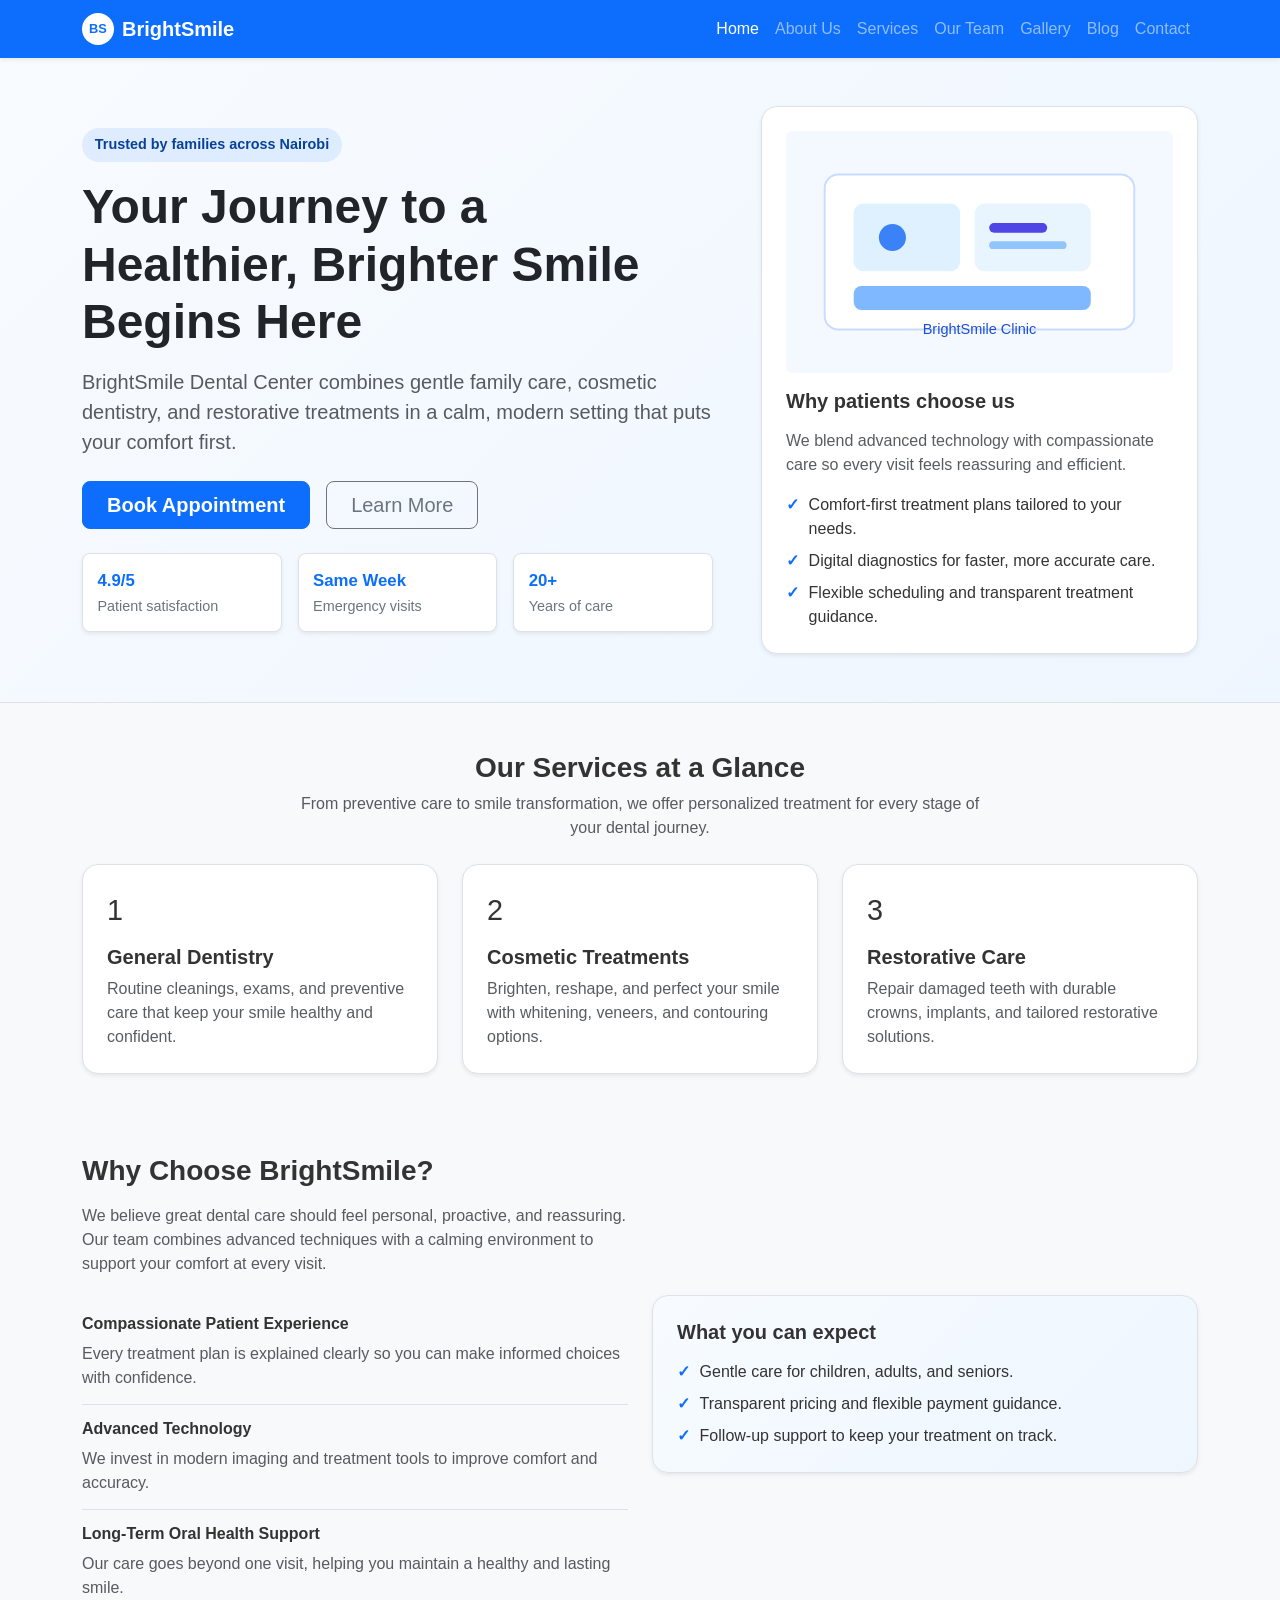
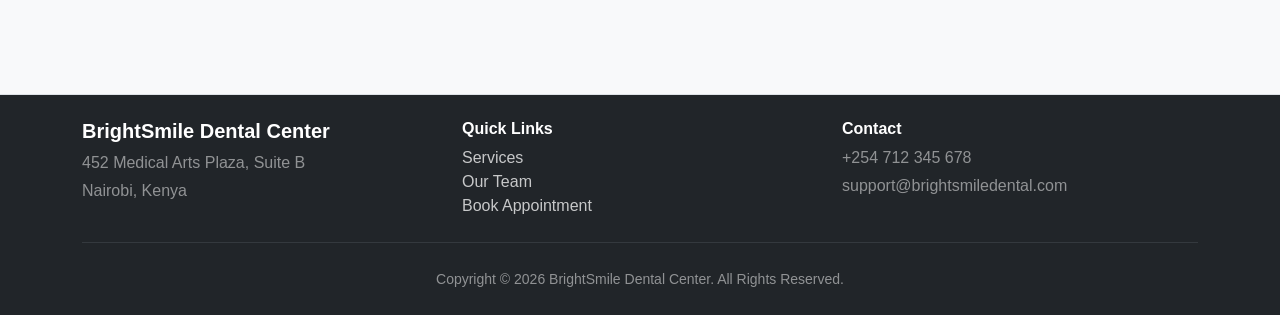
==== index.html @ 6bef538d "Add assets and images folder structure" ====
<!DOCTYPE html>
<html lang="en">
<head>
  <meta charset="UTF-8">
  <meta name="viewport" content="width=device-width, initial-scale=1.0">
  <title>Home - BrightSmile Dental Center</title>
  <link href="https://cdn.jsdelivr.net/npm/bootstrap@5.3.3/dist/css/bootstrap.min.css" rel="stylesheet">
  <link rel="stylesheet" href="css/style.css">
</head>
<body>

  <nav class="navbar navbar-expand-lg navbar-dark bg-primary shadow-sm">
    <div class="container">
      <a class="navbar-brand fw-bold d-flex align-items-center" href="index.html">
        <span class="brand-mark">BS</span>
        BrightSmile
      </a>
      <button class="navbar-toggler" type="button" data-bs-toggle="collapse" data-bs-target="#mainNavbar" aria-controls="mainNavbar" aria-expanded="false" aria-label="Toggle navigation">
        <span class="navbar-toggler-icon"></span>
      </button>
      <div class="collapse navbar-collapse" id="mainNavbar">
        <ul class="navbar-nav ms-auto mb-2 mb-lg-0">
          <li class="nav-item"><a class="nav-link active" aria-current="page" href="index.html">Home</a></li>
          <li class="nav-item"><a class="nav-link" href="about.html">About Us</a></li>
          <li class="nav-item"><a class="nav-link" href="services.html">Services</a></li>
          <li class="nav-item"><a class="nav-link" href="team.html">Our Team</a></li>
          <li class="nav-item"><a class="nav-link" href="gallery.html">Gallery</a></li>
          <li class="nav-item"><a class="nav-link" href="blog.html">Blog</a></li>
          <li class="nav-item"><a class="nav-link" href="contact.html">Contact</a></li>
        </ul>
      </div>
    </div>
  </nav>

  <header class="hero-section py-5 border-bottom mb-5">
    <div class="container">
      <div class="row align-items-center g-5">
        <div class="col-lg-7">
          <span class="hero-badge">Trusted by families across Nairobi</span>
          <h1 class="display-5 fw-bolder text-dark mb-3">Your Journey to a Healthier, Brighter Smile Begins Here</h1>
          <p class="lead text-muted mb-4">BrightSmile Dental Center combines gentle family care, cosmetic dentistry, and restorative treatments in a calm, modern setting that puts your comfort first.</p>
          <div class="d-flex flex-wrap gap-3 mb-4">
            <a class="btn btn-primary btn-lg px-4 fw-bold" href="contact.html">Book Appointment</a>
            <a class="btn btn-outline-secondary btn-lg px-4" href="about.html">Learn More</a>
          </div>
          <div class="row g-3">
            <div class="col-sm-4">
              <div class="hero-stat">
                <strong>4.9/5</strong>
                <span>Patient satisfaction</span>
              </div>
            </div>
            <div class="col-sm-4">
              <div class="hero-stat">
                <strong>Same Week</strong>
                <span>Emergency visits</span>
              </div>
            </div>
            <div class="col-sm-4">
              <div class="hero-stat">
                <strong>20+</strong>
                <span>Years of care</span>
              </div>
            </div>
          </div>
        </div>
        <div class="col-lg-5">
          <div class="hero-card shadow-sm">
            <img src="assets/images/clinic-hero.svg" class="img-fluid rounded mb-3" alt="Illustration of a bright dental clinic reception and treatment area">
            <h2 class="h5 fw-bold mb-3">Why patients choose us</h2>
            <p class="text-muted mb-3">We blend advanced technology with compassionate care so every visit feels reassuring and efficient.</p>
            <ul class="list-unstyled mb-0">
              <li class="d-flex align-items-start mb-2"><span class="hero-list-icon">✓</span><span>Comfort-first treatment plans tailored to your needs.</span></li>
              <li class="d-flex align-items-start mb-2"><span class="hero-list-icon">✓</span><span>Digital diagnostics for faster, more accurate care.</span></li>
              <li class="d-flex align-items-start"><span class="hero-list-icon">✓</span><span>Flexible scheduling and transparent treatment guidance.</span></li>
            </ul>
          </div>
        </div>
      </div>
    </div>
  </header>

  <main class="container mb-5">
    <section>
      <div class="section-heading text-center mb-4">
        <h2 class="h3 fw-bold">Our Services at a Glance</h2>
        <p class="text-muted mb-0">From preventive care to smile transformation, we offer personalized treatment for every stage of your dental journey.</p>
      </div>
      <div class="row g-4">
        <div class="col-md-4">
          <div class="service-card h-100">
            <div class="service-icon">1</div>
            <h3 class="h5 fw-bold">General Dentistry</h3>
            <p class="text-muted mb-0">Routine cleanings, exams, and preventive care that keep your smile healthy and confident.</p>
          </div>
        </div>
        <div class="col-md-4">
          <div class="service-card h-100">
            <div class="service-icon">2</div>
            <h3 class="h5 fw-bold">Cosmetic Treatments</h3>
            <p class="text-muted mb-0">Brighten, reshape, and perfect your smile with whitening, veneers, and contouring options.</p>
          </div>
        </div>
        <div class="col-md-4">
          <div class="service-card h-100">
            <div class="service-icon">3</div>
            <h3 class="h5 fw-bold">Restorative Care</h3>
            <p class="text-muted mb-0">Repair damaged teeth with durable crowns, implants, and tailored restorative solutions.</p>
          </div>
        </div>
      </div>
    </section>

    <section class="why-choose-us mt-5">
      <div class="row align-items-center g-4">
        <div class="col-lg-6">
          <h2 class="h3 fw-bold mb-3">Why Choose BrightSmile?</h2>
          <p class="text-muted mb-4">We believe great dental care should feel personal, proactive, and reassuring. Our team combines advanced techniques with a calming environment to support your comfort at every visit.</p>
          <div class="why-item">
            <h3 class="h6 fw-bold">Compassionate Patient Experience</h3>
            <p class="text-muted mb-0">Every treatment plan is explained clearly so you can make informed choices with confidence.</p>
          </div>
          <div class="why-item">
            <h3 class="h6 fw-bold">Advanced Technology</h3>
            <p class="text-muted mb-0">We invest in modern imaging and treatment tools to improve comfort and accuracy.</p>
          </div>
          <div class="why-item">
            <h3 class="h6 fw-bold">Long-Term Oral Health Support</h3>
            <p class="text-muted mb-0">Our care goes beyond one visit, helping you maintain a healthy and lasting smile.</p>
          </div>
        </div>
        <div class="col-lg-6">
          <div class="why-card">
            <h3 class="h5 fw-bold mb-3">What you can expect</h3>
            <ul class="list-unstyled mb-0">
              <li class="d-flex align-items-start mb-2"><span class="hero-list-icon">✓</span><span>Gentle care for children, adults, and seniors.</span></li>
              <li class="d-flex align-items-start mb-2"><span class="hero-list-icon">✓</span><span>Transparent pricing and flexible payment guidance.</span></li>
              <li class="d-flex align-items-start"><span class="hero-list-icon">✓</span><span>Follow-up support to keep your treatment on track.</span></li>
            </ul>
          </div>
        </div>
      </div>
    </section>
  </main>

  <footer class="site-footer py-4 mt-auto text-white-50 border-top">
    <div class="container">
      <div class="row g-4 align-items-start">
        <div class="col-md-4">
          <h2 class="h5 text-white fw-bold">BrightSmile Dental Center</h2>
          <p class="mb-1">452 Medical Arts Plaza, Suite B</p>
          <p class="mb-0">Nairobi, Kenya</p>
        </div>
        <div class="col-md-4">
          <h2 class="h6 text-white fw-bold">Quick Links</h2>
          <ul class="list-unstyled mb-0">
            <li><a class="footer-link" href="services.html">Services</a></li>
            <li><a class="footer-link" href="team.html">Our Team</a></li>
            <li><a class="footer-link" href="contact.html">Book Appointment</a></li>
          </ul>
        </div>
        <div class="col-md-4">
          <h2 class="h6 text-white fw-bold">Contact</h2>
          <p class="mb-1">+254 712 345 678</p>
          <p class="mb-0">support@brightsmiledental.com</p>
        </div>
      </div>
      <hr class="border-secondary my-4">
      <div class="text-center">
        <small>Copyright &copy; 2026 BrightSmile Dental Center. All Rights Reserved.</small>
      </div>
    </div>
  </footer>

  <script src="https://cdn.jsdelivr.net/npm/bootstrap@5.3.3/dist/js/bootstrap.bundle.min.js"></script>
  <script src="js/main.js"></script>
</body>
</html>
---- css/style.css ----
:root {
  --color-primary: #0d6efd;
  --color-primary-dark: #084298;
  --color-accent: #0dcaf0;
  --color-background: #f8f9fa;
  --color-surface: #ffffff;
  --color-text: #333333;
  --color-text-muted: #6c757d;
  --color-border: #dee2e6;
  --color-footer: #212529;

  --primary-brand: #0d6efd;
  --accent-brand: #0dcaf0;

  --font-family-base: 'Arial', sans-serif;

  --spacing-xs: 0.25rem;
  --spacing-sm: 0.5rem;
  --spacing-md: 1rem;
  --spacing-lg: 1.5rem;
  --spacing-xl: 3rem;

  --radius-sm: 0.25rem;
  --radius-md: 0.5rem;

  --shadow-sm: 0 0.125rem 0.25rem rgba(0, 0, 0, 0.075);
  --focus-ring: 0 0 0 0.25rem rgba(13, 202, 240, 0.25);
}

body {
  font-family: var(--font-family-base);
  background-color: var(--color-background);
  color: var(--color-text);
  display: flex;
  flex-direction: column;
  min-height: 100vh;
}

main {
  flex: 1; 
}

.hero-section {
  background: linear-gradient(135deg, #f8fbff 0%, #eef6ff 100%);
}

.hero-badge {
  display: inline-block;
  background-color: rgba(13, 110, 253, 0.1);
  color: var(--color-primary-dark);
  border-radius: 999px;
  padding: 0.4rem 0.8rem;
  font-size: 0.9rem;
  font-weight: 600;
  margin-bottom: 1rem;
}

.hero-stat {
  background-color: var(--color-surface);
  border: 1px solid var(--color-border);
  border-radius: var(--radius-md);
  padding: 0.85rem 0.9rem;
  display: flex;
  flex-direction: column;
  gap: 0.2rem;
  box-shadow: var(--shadow-sm);
}

.hero-stat strong {
  color: var(--color-primary);
  font-size: 1.05rem;
}

.hero-stat span {
  color: var(--color-text-muted);
  font-size: 0.9rem;
}

.hero-card {
  background-color: var(--color-surface);
  border-radius: 1rem;
  padding: 1.5rem;
  border: 1px solid var(--color-border);
}

.hero-list-icon {
  color: var(--color-primary);
  font-weight: 700;
  margin-right: 0.6rem;
}

.section-heading {
  max-width: 700px;
  margin: 0 auto 1.5rem;
}

.service-card {
  background-color: var(--color-surface);
  border: 1px solid var(--color-border);
  border-radius: 1rem;
  padding: 1.5rem;
  box-shadow: var(--shadow-sm);
}

.service-icon {
  font-size: 1.8rem;
  margin-bottom: 0.8rem;
}

.why-choose-us {
  padding: 2rem 0;
}

.why-item {
  padding: 0.9rem 0;
  border-bottom: 1px solid var(--color-border);
}

.why-item:last-child {
  border-bottom: 0;
}

.why-card {
  background: linear-gradient(135deg, #f7fbff 0%, #eef6ff 100%);
  border: 1px solid var(--color-border);
  border-radius: 1rem;
  padding: 1.5rem;
  box-shadow: var(--shadow-sm);
}

.brand-mark {
  align-items: center;
  background-color: var(--color-surface);
  border-radius: 50%;
  color: var(--color-primary);
  display: inline-flex;
  font-size: 0.8rem;
  height: 2rem;
  justify-content: center;
  margin-right: var(--spacing-sm);
  width: 2rem;
}

.site-footer {
  background-color: var(--color-footer);
}

.footer-link {
  color: rgba(255, 255, 255, 0.75);
  text-decoration: none;
}

.footer-link:hover,
.footer-link:focus {
  color: var(--color-surface);
  text-decoration: underline;
}

.form-control:focus {
  border-color: var(--color-accent);
  box-shadow: var(--focus-ring);
}
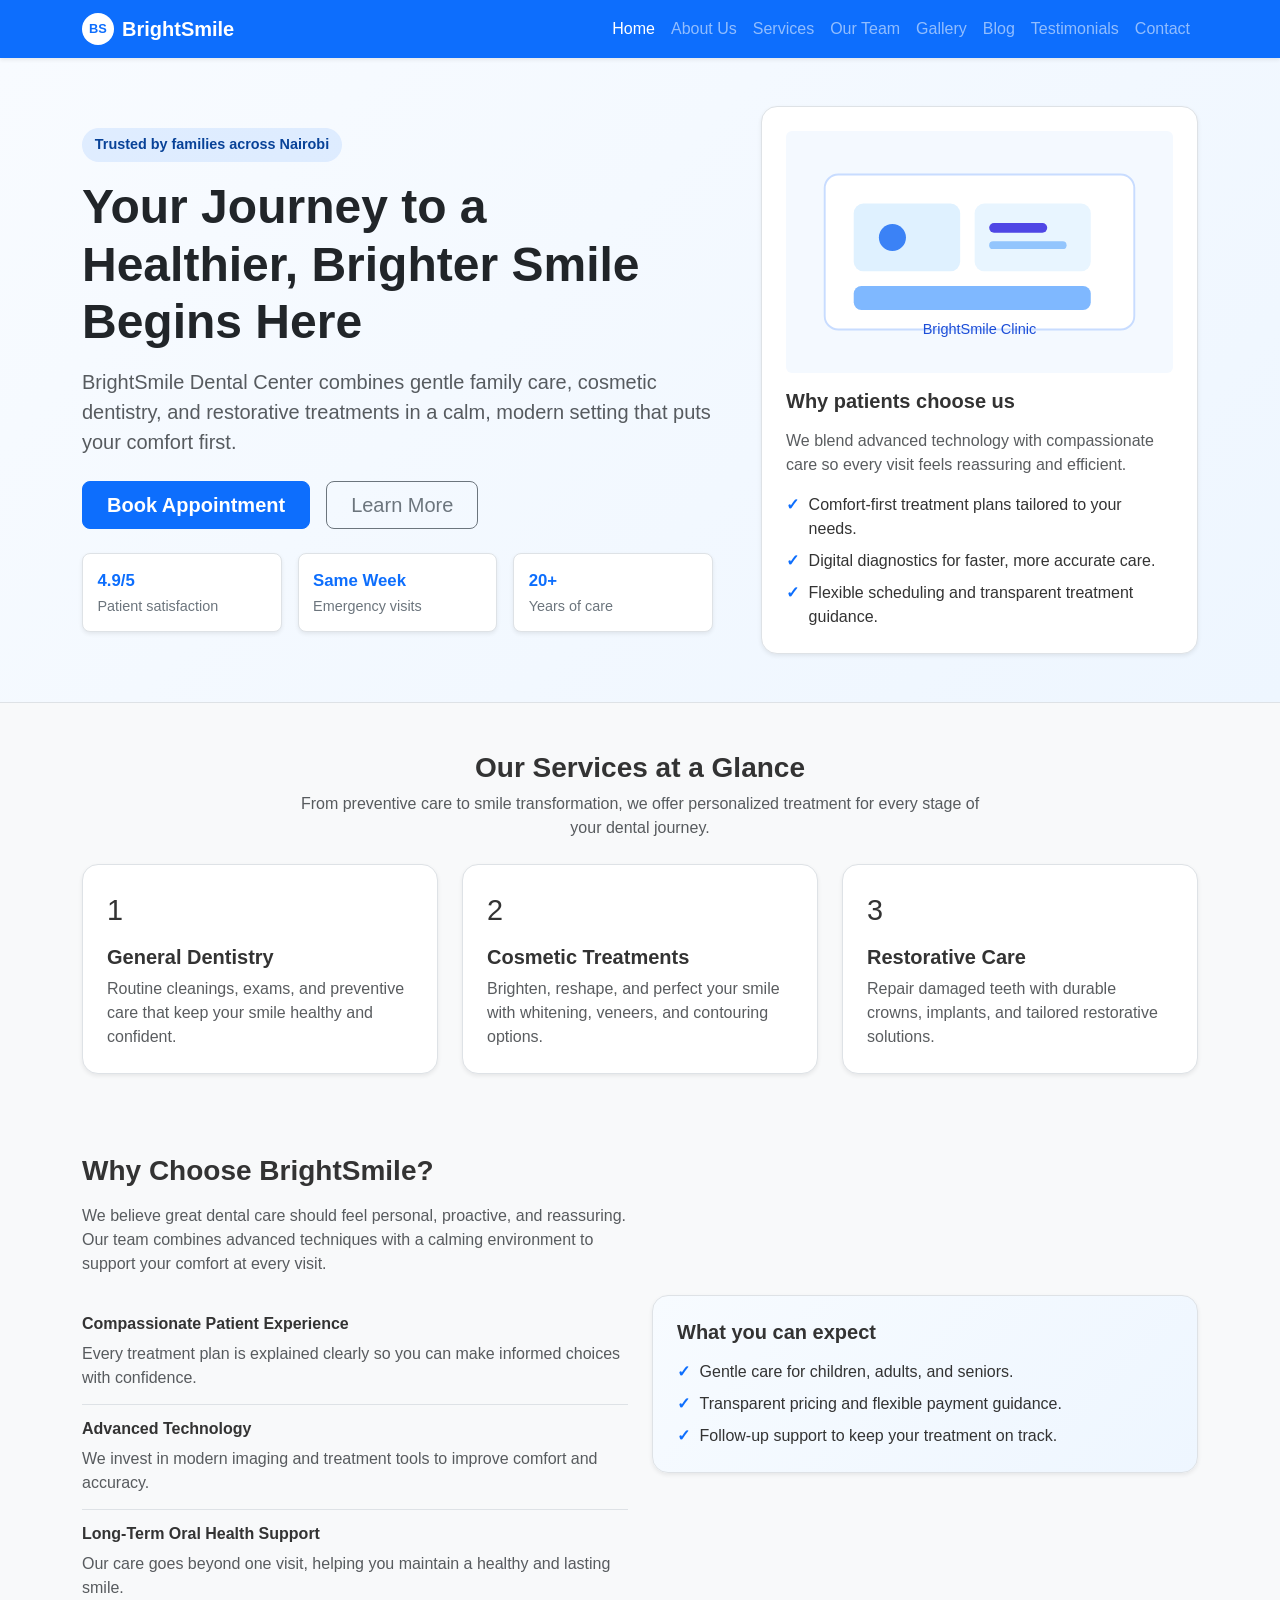
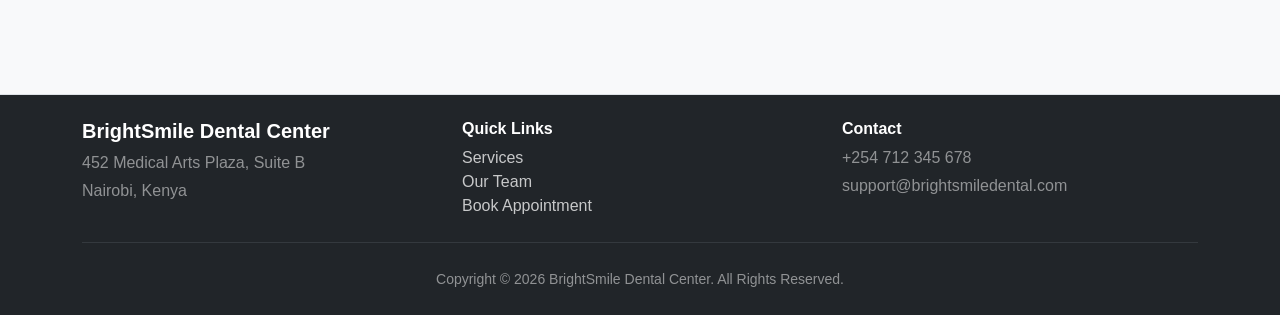
==== commit 59d5c1e8: "Add Testimonials page skeleton with navigation link" ====
--- a/index.html
+++ b/index.html
@@ -26,6 +26,7 @@
           <li class="nav-item"><a class="nav-link" href="team.html">Our Team</a></li>
           <li class="nav-item"><a class="nav-link" href="gallery.html">Gallery</a></li>
           <li class="nav-item"><a class="nav-link" href="blog.html">Blog</a></li>
+          <li class="nav-item"><a class="nav-link" href="testimonials.html">Testimonials</a></li>
           <li class="nav-item"><a class="nav-link" href="contact.html">Contact</a></li>
         </ul>
       </div>
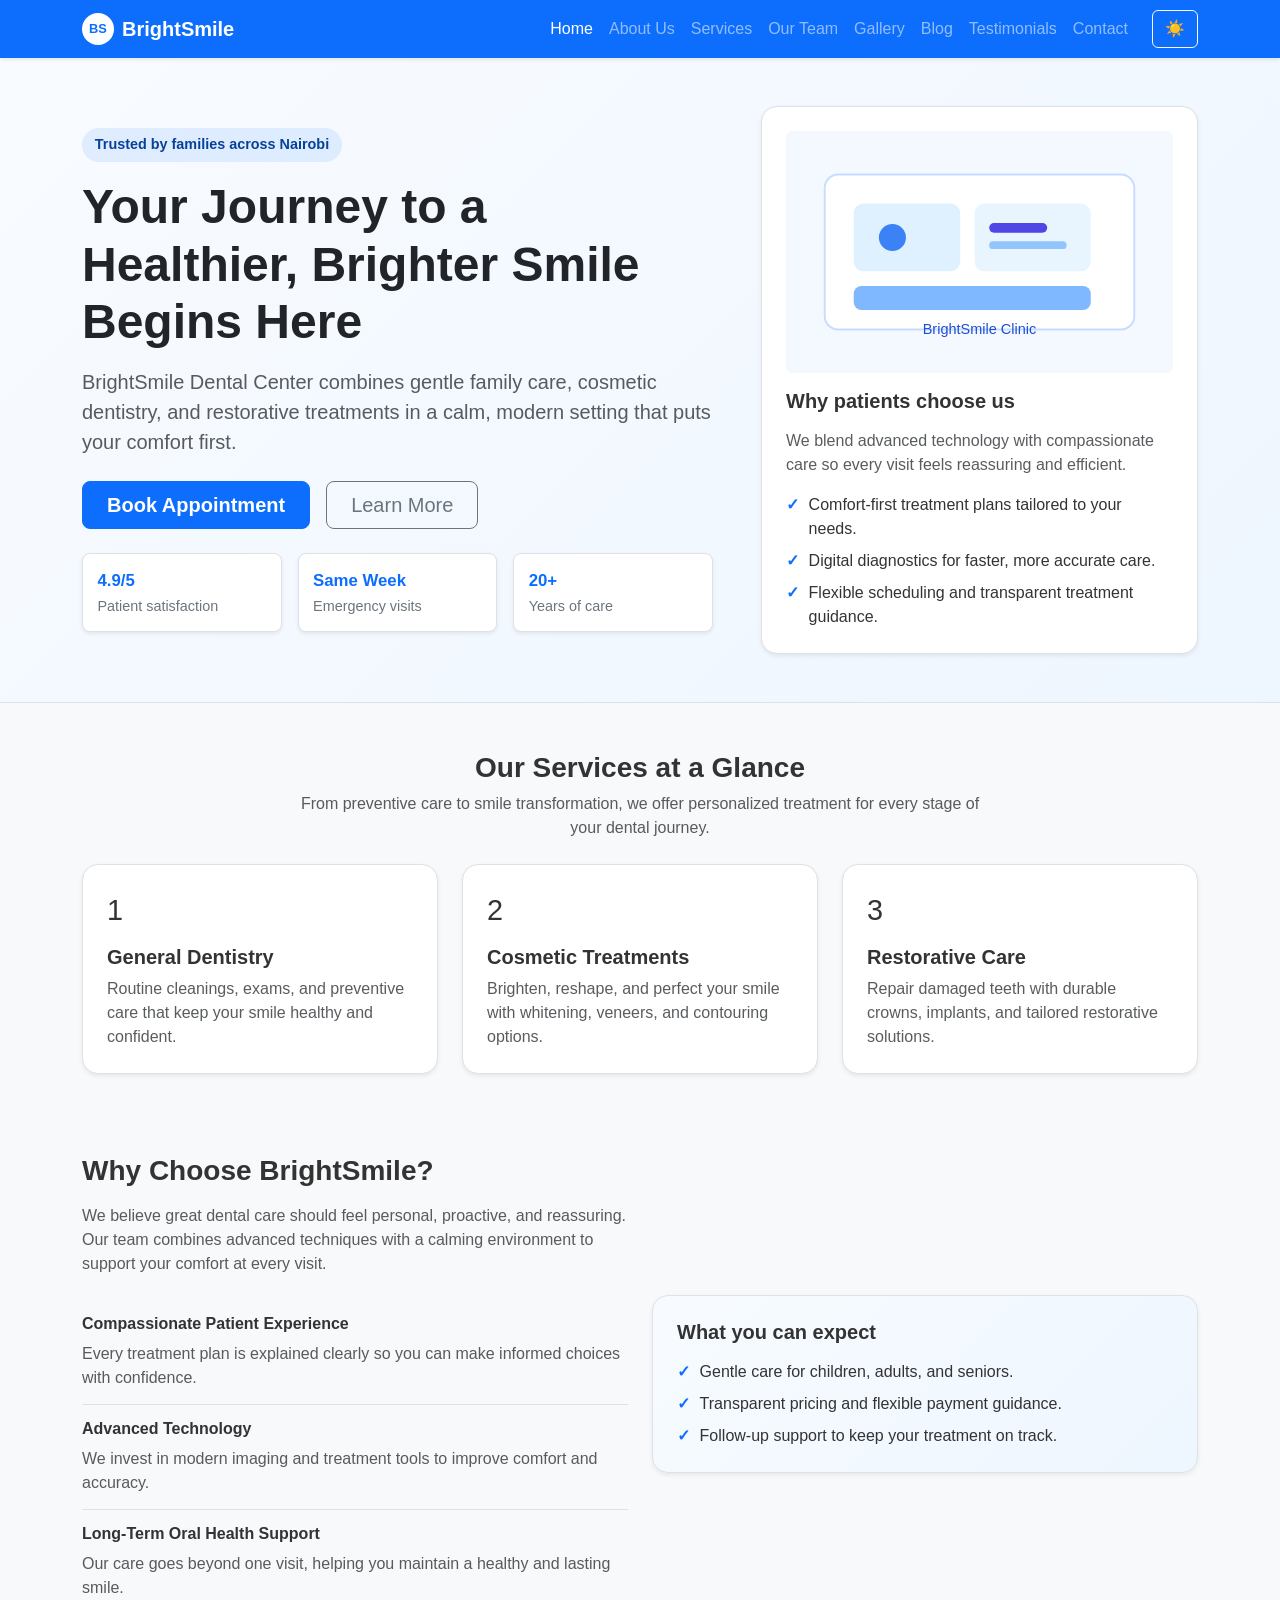
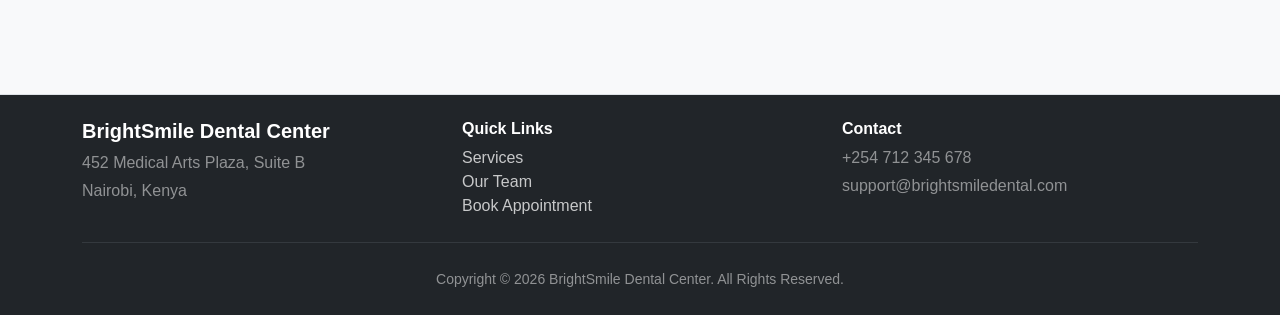
==== commit dc63eca5: "Add dark/light mode toggle button to header navigation" ====
--- a/index.html
+++ b/index.html
@@ -29,6 +29,9 @@
           <li class="nav-item"><a class="nav-link" href="testimonials.html">Testimonials</a></li>
           <li class="nav-item"><a class="nav-link" href="contact.html">Contact</a></li>
         </ul>
+        <button id="themeToggle" class="btn btn-outline-light ms-lg-3 d-flex align-items-center" aria-label="Toggle dark/light mode">
+          <span class="theme-icon">☀️</span>
+        </button>
       </div>
     </div>
   </nav>
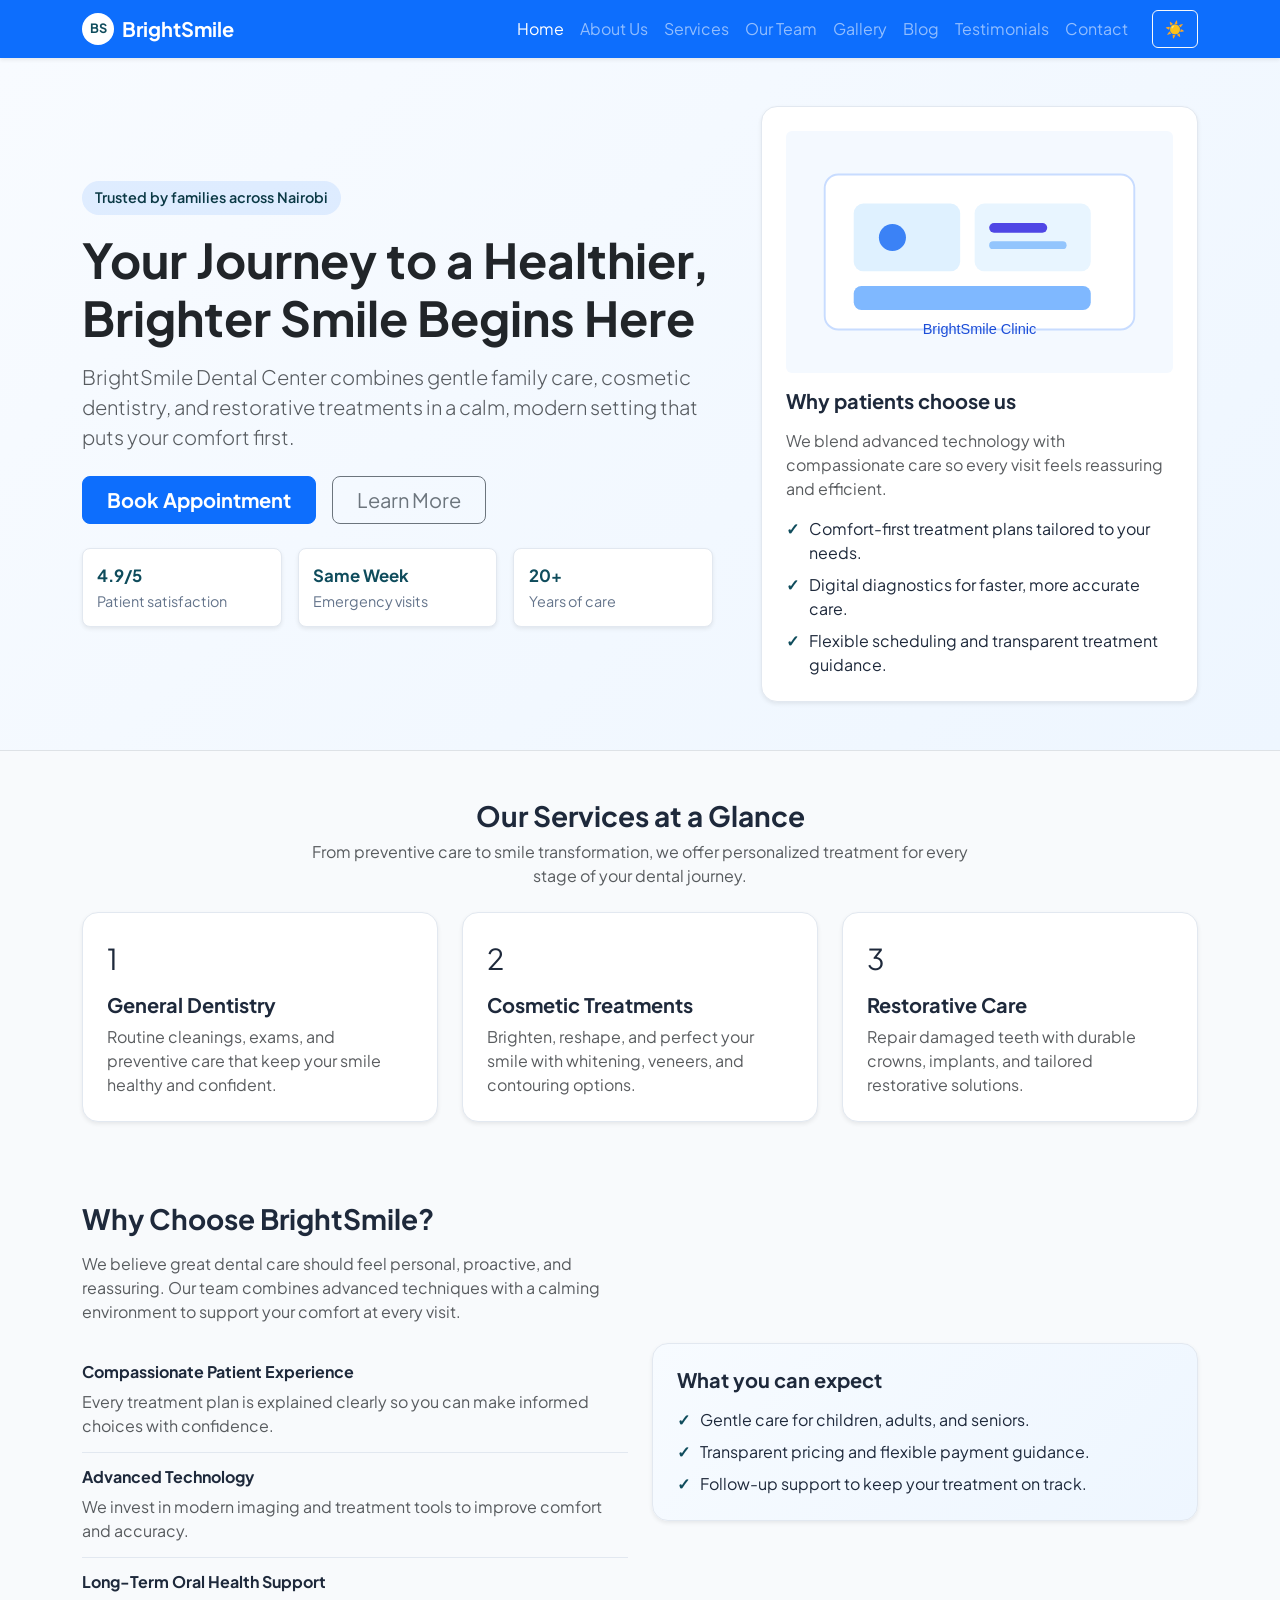
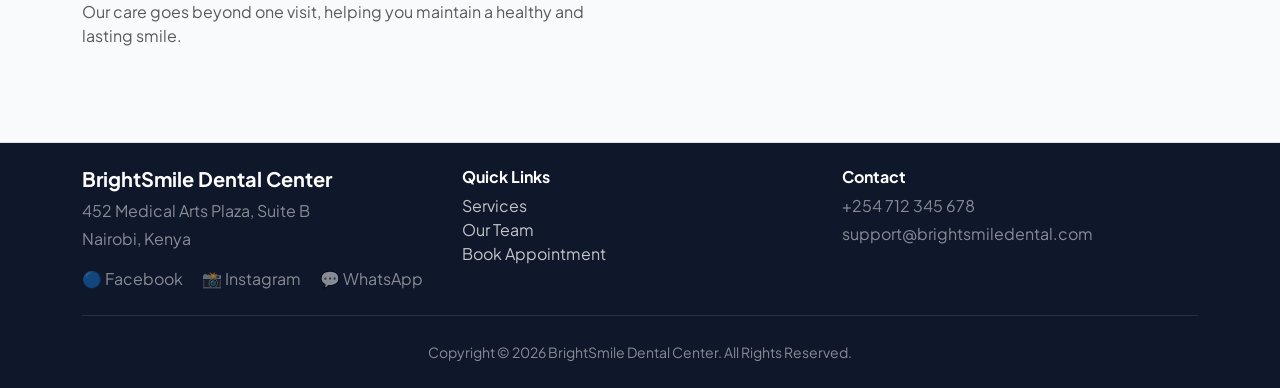
==== commit 4aab8e99: "Add Bootstrap tooltips to footer social icons" ====
--- a/index.html
+++ b/index.html
@@ -154,6 +154,11 @@
           <h2 class="h5 text-white fw-bold">BrightSmile Dental Center</h2>
           <p class="mb-1">452 Medical Arts Plaza, Suite B</p>
           <p class="mb-0">Nairobi, Kenya</p>
+          <div class="mt-3">
+            <a href="#" class="text-white-50 me-3 text-decoration-none" data-bs-toggle="tooltip" data-bs-placement="top" title="Follow us on Facebook">🔵 Facebook</a>
+            <a href="#" class="text-white-50 me-3 text-decoration-none" data-bs-toggle="tooltip" data-bs-placement="top" title="Follow us on Instagram">📸 Instagram</a>
+            <a href="#" class="text-white-50 text-decoration-none" data-bs-toggle="tooltip" data-bs-placement="top" title="Chat on WhatsApp">💬 WhatsApp</a>
+          </div>
         </div>
         <div class="col-md-4">
           <h2 class="h6 text-white fw-bold">Quick Links</h2>
--- a/css/style.css
+++ b/css/style.css
@@ -1,19 +1,27 @@
+
+@import url('https://fonts.googleapis.com/css2?family=Plus+Jakarta+Sans:wght@300;400;500;600;700;800&display=swap');
 
 :root {
-  --color-primary: #0d6efd;
-  --color-primary-dark: #084298;
-  --color-accent: #0dcaf0;
-  --color-background: #f8f9fa;
-  --color-surface: #ffffff;
-  --color-text: #333333;
-  --color-text-muted: #6c757d;
-  --color-border: #dee2e6;
-  --color-footer: #212529;
-
-  --primary-brand: #0d6efd;
-  --accent-brand: #0dcaf0;
-
-  --font-family-base: 'Arial', sans-serif;
+  /* Brand Colors */
+  --color-primary: #0f4c5c;        /* Deep Slate Teal */
+  --color-primary-rgb: 15, 76, 92;
+  --color-primary-dark: #0b3945;
+  --color-accent: #00a896;         /* Mint Teal */
+  --color-accent-rgb: 0, 168, 150;
+  
+  /* Theme-specific Colors (Light Theme Defaults) */
+  --color-background: #f8fafc;     /* Slate 50 */
+  --color-surface: #ffffff;        /* White card surface */
+  --color-text: #1e293b;           /* Slate 800 */
+  --color-text-muted: #64748b;     /* Slate 500 */
+  --color-border: #e2e8f0;         /* Slate 200 */
+  --color-footer: #0f172a;         /* Slate 900 */
+  --color-card-bg: #ffffff;
+
+  --primary-brand: var(--color-primary);
+  --accent-brand: var(--color-accent);
+
+  --font-family-base: 'Plus Jakarta Sans', sans-serif;
 
   --spacing-xs: 0.25rem;
   --spacing-sm: 0.5rem;
@@ -25,7 +33,20 @@
   --radius-md: 0.5rem;
 
   --shadow-sm: 0 0.125rem 0.25rem rgba(0, 0, 0, 0.075);
-  --focus-ring: 0 0 0 0.25rem rgba(13, 202, 240, 0.25);
+  --focus-ring: 0 0 0 0.25rem rgba(0, 168, 150, 0.25);
+}
+
+/* Dark Theme Variables */
+[data-theme="dark"] {
+  --color-background: #0b0f19;     /* Deep dark slate */
+  --color-surface: #111827;        /* Gray 900 surface */
+  --color-text: #f1f5f9;           /* Slate 100 */
+  --color-text-muted: #94a3b8;     /* Slate 400 */
+  --color-border: #1f2937;         /* Gray 800 border */
+  --color-card-bg: #1e293b;        /* Slate 800 cards */
+  --color-primary: #14b8a6;        /* Bright teal for dark mode branding */
+  --color-primary-dark: #0d9488;
+  --color-footer: #030712;         /* Pitch black */
 }
 
 body {
@@ -157,7 +178,95 @@
   text-decoration: underline;
 }
 
-.form-control:focus {
+.form-control:focus,
+.form-select:focus {
   border-color: var(--color-accent);
   box-shadow: var(--focus-ring);
 }
+
+/* Base Transition Rules */
+body {
+  background-color: var(--color-background);
+  color: var(--color-text);
+  transition: background-color 0.3s ease, color 0.3s ease;
+}
+
+.card, .hero-card, .service-card, .why-card, .testimonial-card {
+  transition: all 0.3s ease;
+}
+
+/* Dark Theme Overrides for Core Bootstrap Classes */
+[data-theme="dark"] body {
+  background-color: var(--color-background) !important;
+  color: var(--color-text) !important;
+}
+
+[data-theme="dark"] .bg-white,
+[data-theme="dark"] .bg-body {
+  background-color: var(--color-surface) !important;
+  color: var(--color-text) !important;
+}
+
+[data-theme="dark"] .bg-light {
+  background-color: var(--color-background) !important;
+  color: var(--color-text) !important;
+}
+
+[data-theme="dark"] .text-dark {
+  color: var(--color-text) !important;
+}
+
+[data-theme="dark"] .text-muted,
+[data-theme="dark"] .text-secondary {
+  color: var(--color-text-muted) !important;
+}
+
+[data-theme="dark"] .border,
+[data-theme="dark"] .border-bottom,
+[data-theme="dark"] .border-top {
+  border-color: var(--color-border) !important;
+}
+
+[data-theme="dark"] .card,
+[data-theme="dark"] .hero-card,
+[data-theme="dark"] .service-card,
+[data-theme="dark"] .why-card,
+[data-theme="dark"] .testimonial-card {
+  background-color: var(--color-surface) !important;
+  border-color: var(--color-border) !important;
+  color: var(--color-text) !important;
+}
+
+[data-theme="dark"] .navbar {
+  background-color: var(--color-footer) !important;
+  border-bottom: 1px solid var(--color-border) !important;
+}
+
+[data-theme="dark"] .site-footer {
+  background-color: var(--color-footer) !important;
+  border-top: 1px solid var(--color-border) !important;
+}
+
+[data-theme="dark"] input.form-control,
+[data-theme="dark"] select.form-select,
+[data-theme="dark"] textarea.form-control {
+  background-color: var(--color-surface) !important;
+  border-color: var(--color-border) !important;
+  color: var(--color-text) !important;
+}
+
+[data-theme="dark"] input.form-control::placeholder,
+[data-theme="dark"] textarea.form-control::placeholder {
+  color: var(--color-text-muted) !important;
+}
+
+/* Gallery Item Animations */
+.gallery-item {
+  transition: opacity 0.3s ease, transform 0.3s ease;
+  transform-origin: center;
+}
+
+.gallery-item.fade-out {
+  opacity: 0;
+  transform: scale(0.85);
+}
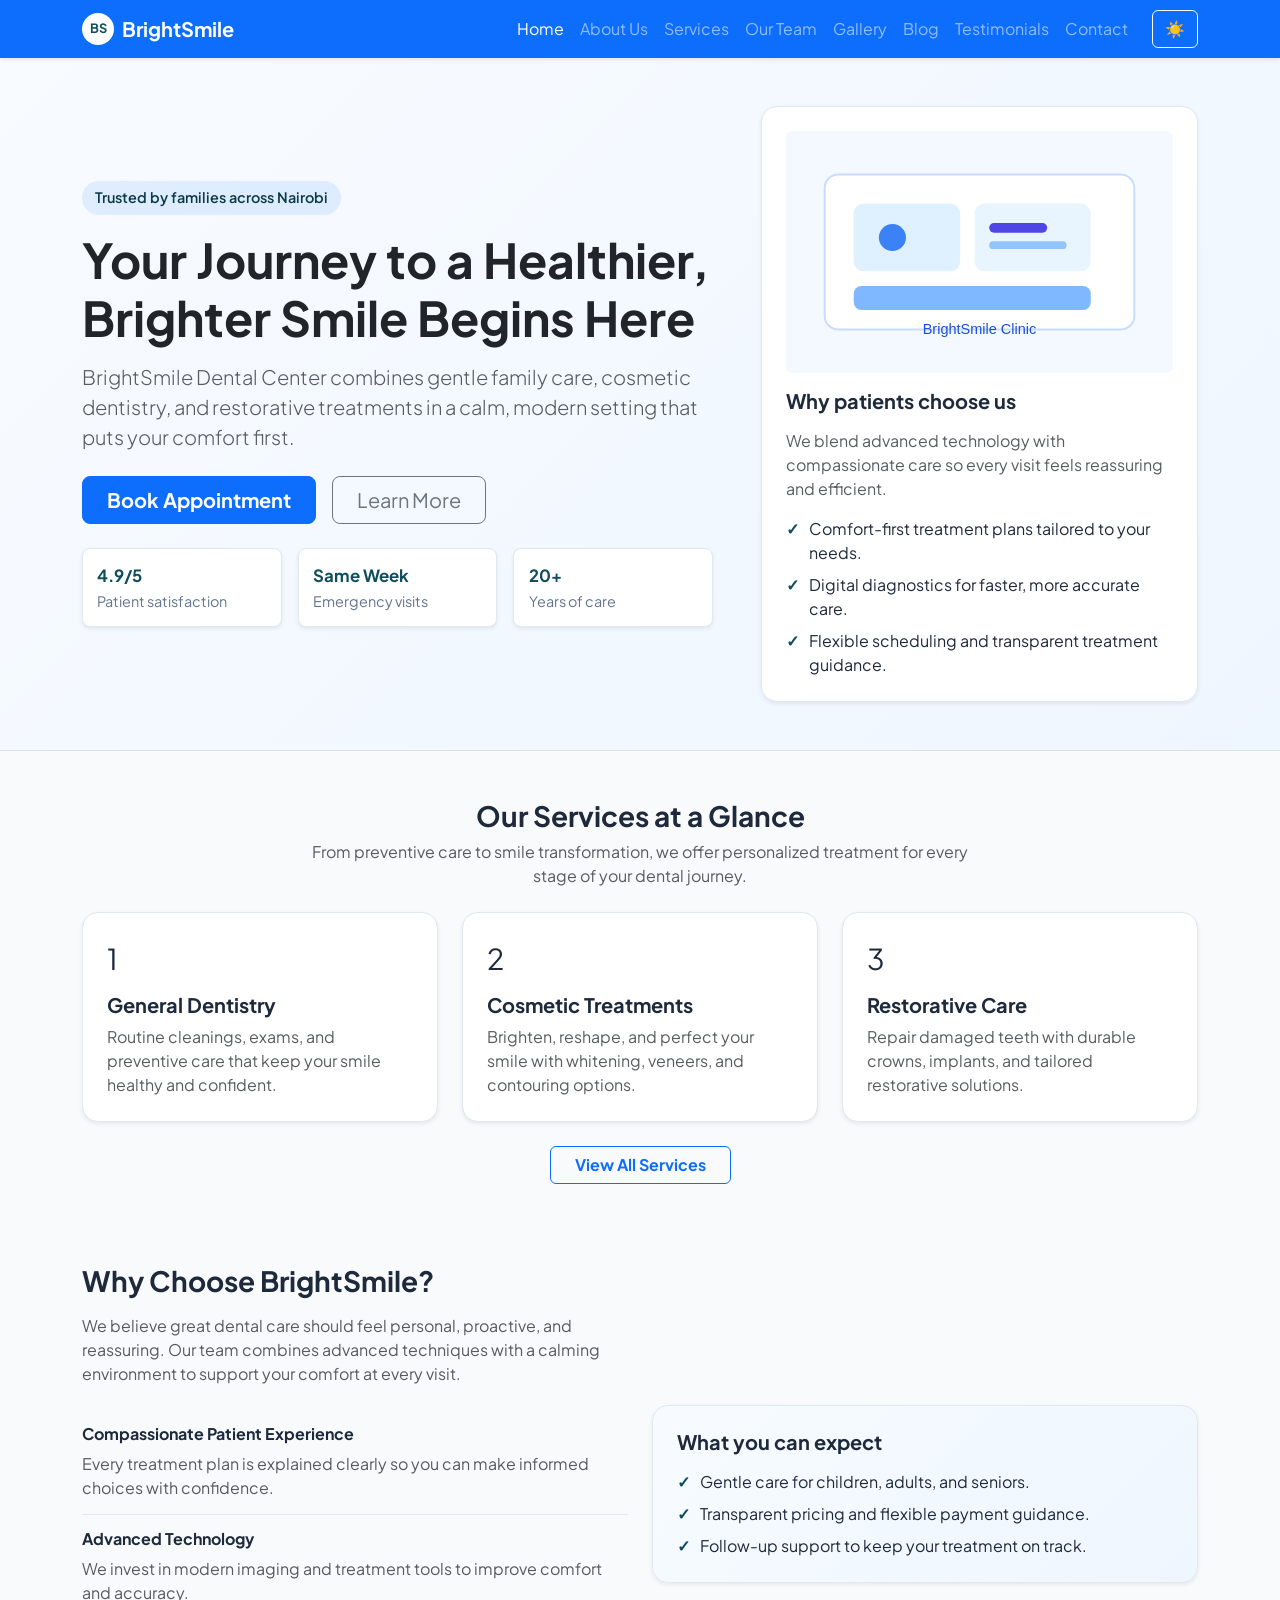
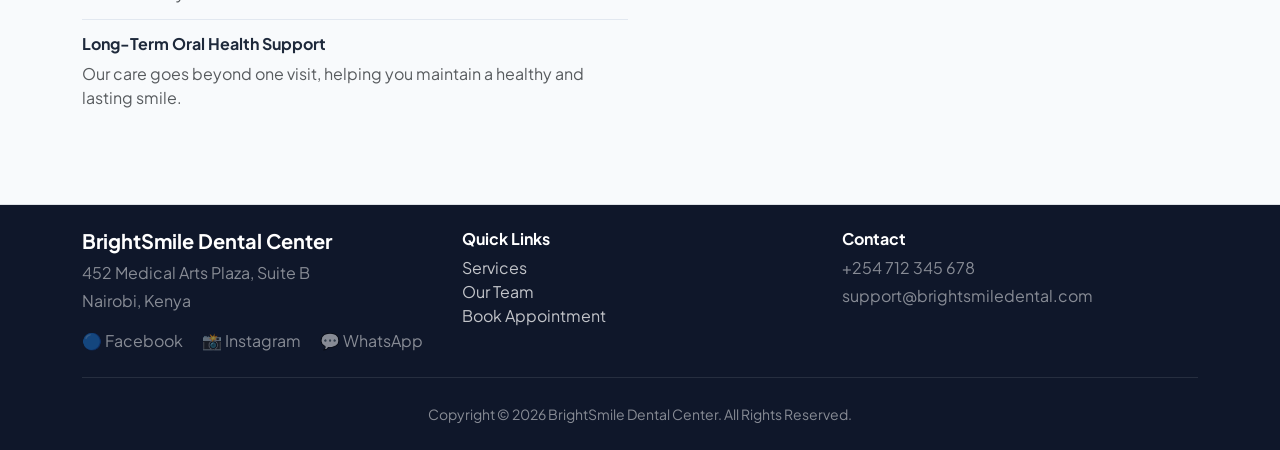
==== commit e74c0c91: "Implement contextual interlinking buttons between pages" ====
--- a/index.html
+++ b/index.html
@@ -113,6 +113,9 @@
           </div>
         </div>
       </div>
+      <div class="text-center mt-4">
+        <a href="services.html" class="btn btn-outline-primary px-4 fw-bold">View All Services</a>
+      </div>
     </section>
 
     <section class="why-choose-us mt-5">
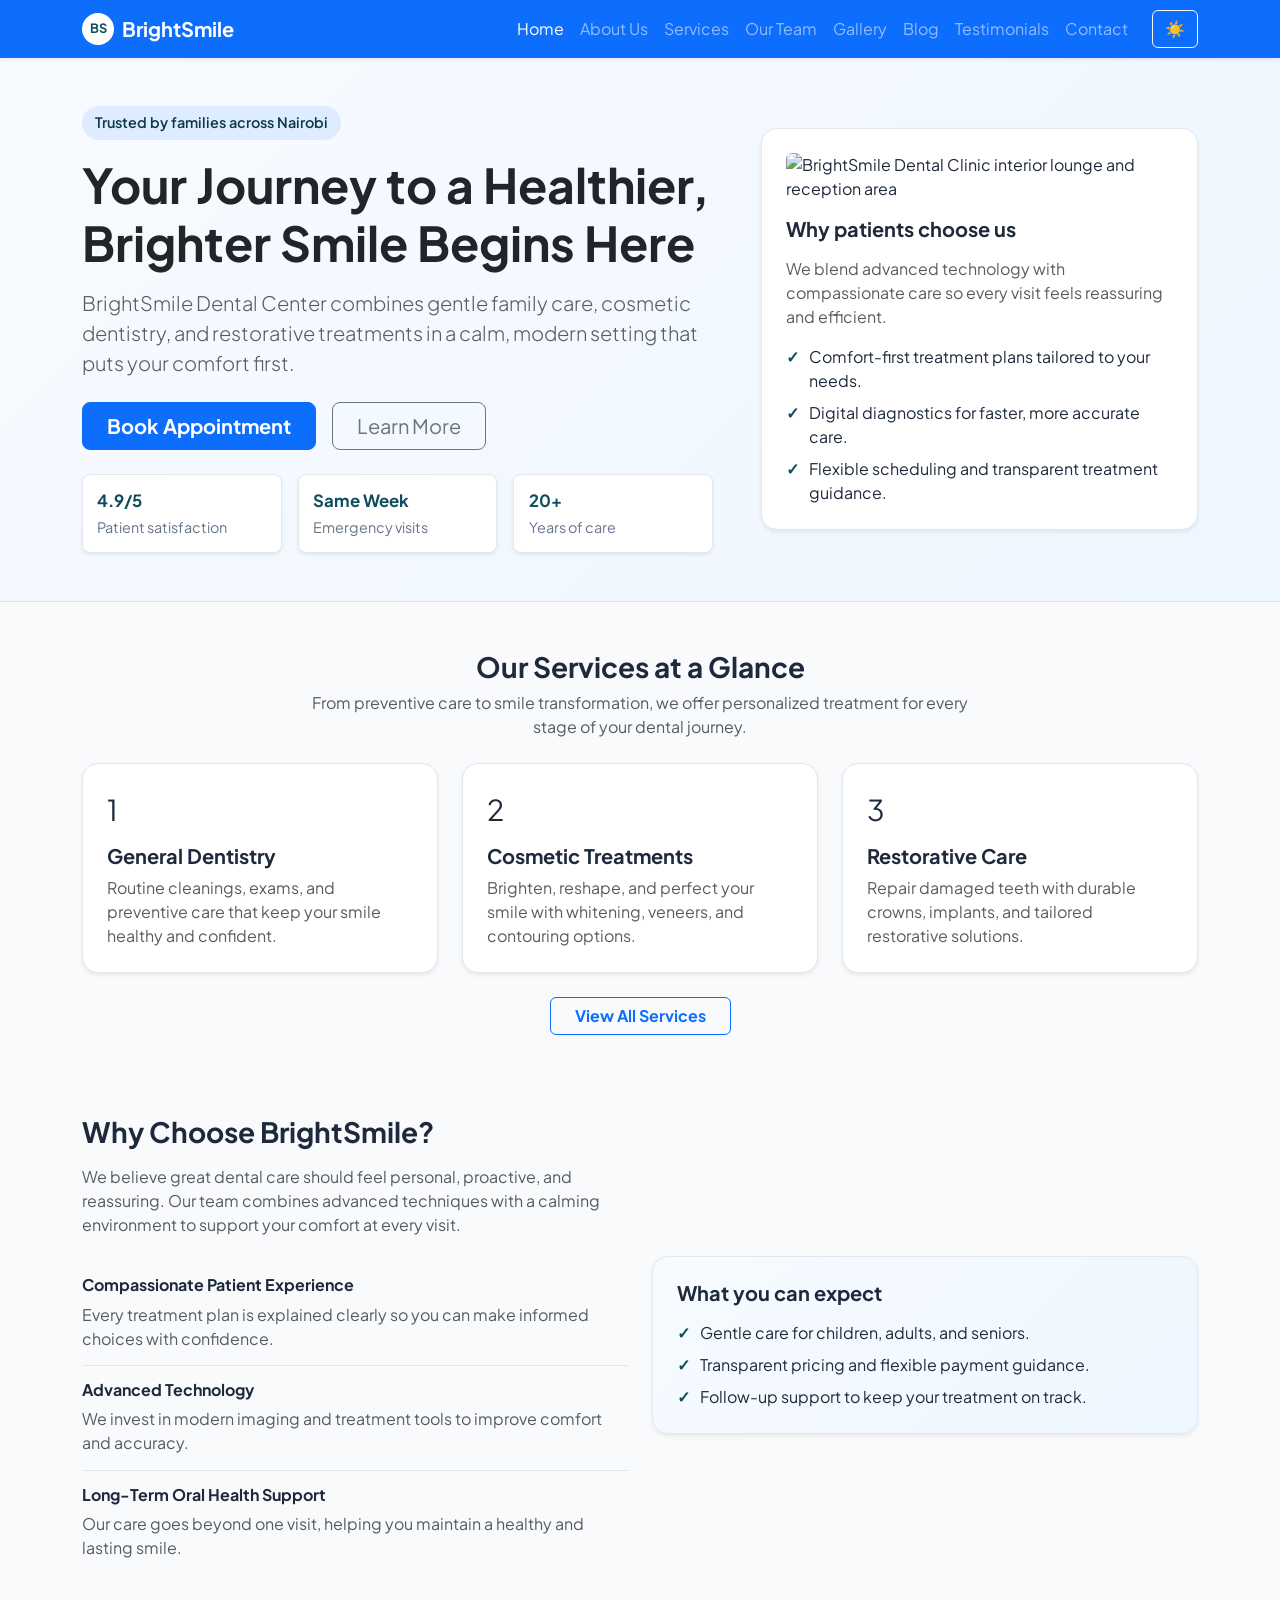
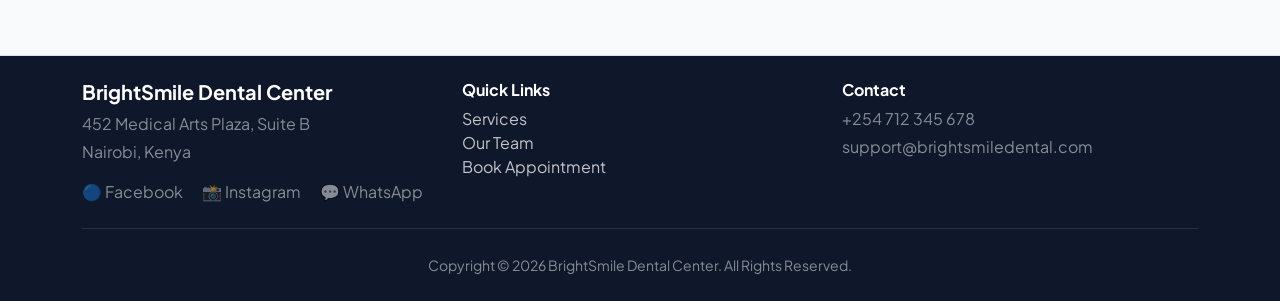
==== commit a0e5a7f1: "Replace homepage hero image placeholder with real clinic photo" ====
--- a/index.html
+++ b/index.html
@@ -70,7 +70,7 @@
         </div>
         <div class="col-lg-5">
           <div class="hero-card shadow-sm">
-            <img src="assets/images/clinic-hero.svg" class="img-fluid rounded mb-3" alt="Illustration of a bright dental clinic reception and treatment area">
+            <img src="assets/images/clinic-hero.jpg" class="img-fluid rounded mb-3" alt="BrightSmile Dental Clinic interior lounge and reception area">
             <h2 class="h5 fw-bold mb-3">Why patients choose us</h2>
             <p class="text-muted mb-3">We blend advanced technology with compassionate care so every visit feels reassuring and efficient.</p>
             <ul class="list-unstyled mb-0">
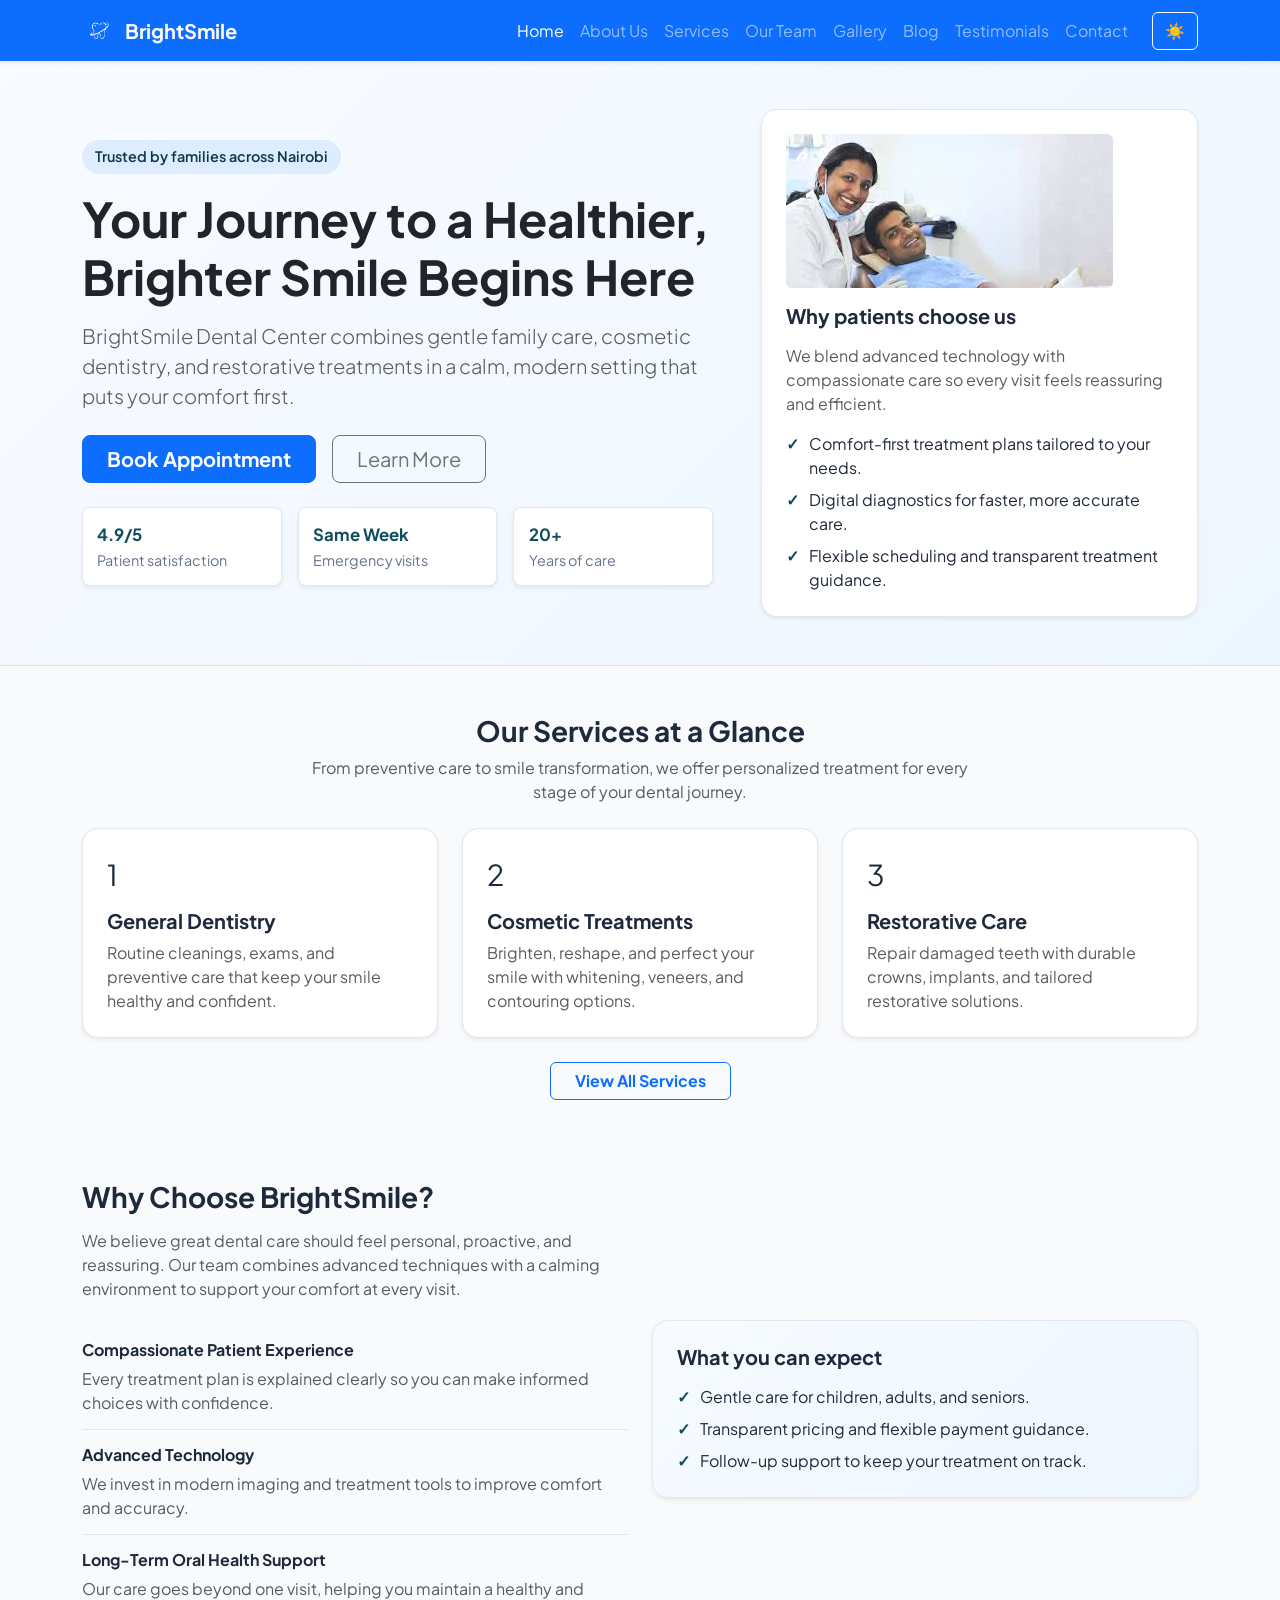
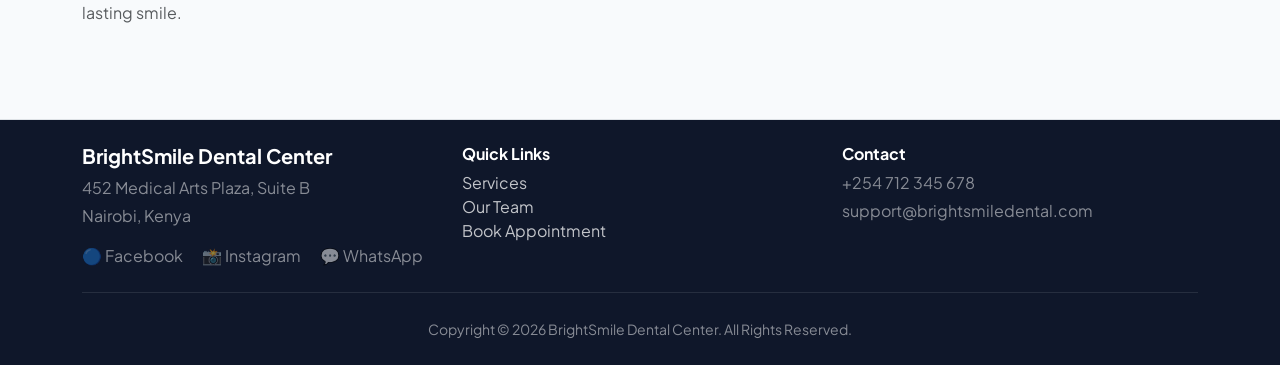
==== commit 02730727: "Integrate transparent custom brand logo in global navigation headers" ====
--- a/index.html
+++ b/index.html
@@ -12,7 +12,7 @@
   <nav class="navbar navbar-expand-lg navbar-dark bg-primary shadow-sm">
     <div class="container">
       <a class="navbar-brand fw-bold d-flex align-items-center" href="index.html">
-        <span class="brand-mark">BS</span>
+        <img src="assets/images/logo.png" alt="BrightSmile Logo" class="brand-logo me-2">
         BrightSmile
       </a>
       <button class="navbar-toggler" type="button" data-bs-toggle="collapse" data-bs-target="#mainNavbar" aria-controls="mainNavbar" aria-expanded="false" aria-label="Toggle navigation">
--- a/css/style.css
+++ b/css/style.css
@@ -56,6 +56,8 @@
   display: flex;
   flex-direction: column;
   min-height: 100vh;
+  -webkit-font-smoothing: antialiased;
+  -moz-osx-font-smoothing: grayscale;
 }
 
 main {
@@ -150,17 +152,10 @@
   box-shadow: var(--shadow-sm);
 }
 
-.brand-mark {
-  align-items: center;
-  background-color: var(--color-surface);
-  border-radius: 50%;
-  color: var(--color-primary);
-  display: inline-flex;
-  font-size: 0.8rem;
-  height: 2rem;
-  justify-content: center;
-  margin-right: var(--spacing-sm);
-  width: 2rem;
+.brand-logo {
+  height: 35px;
+  width: auto;
+  filter: brightness(0) invert(1);
 }
 
 .site-footer {
@@ -270,3 +265,29 @@
   opacity: 0;
   transform: scale(0.85);
 }
+
+/* Lightbox Image Viewport Sizing */
+#lightboxImage {
+  max-height: 75vh;
+  object-fit: contain;
+  width: auto;
+  max-width: 100%;
+  display: block;
+  margin: 0 auto;
+}
+
+/* Responsive Navigation Bar Adjustments for Laptops */
+@media (min-width: 992px) and (max-width: 1200px) {
+  .navbar-nav .nav-link {
+    padding-left: 0.5rem !important;
+    padding-right: 0.5rem !important;
+    font-size: 0.9rem;
+  }
+}
+
+/* Ensure all gallery grid images render at the exact same size and aspect ratio */
+.gallery-img {
+  aspect-ratio: 4 / 3;
+  object-fit: cover;
+  width: 100%;
+}
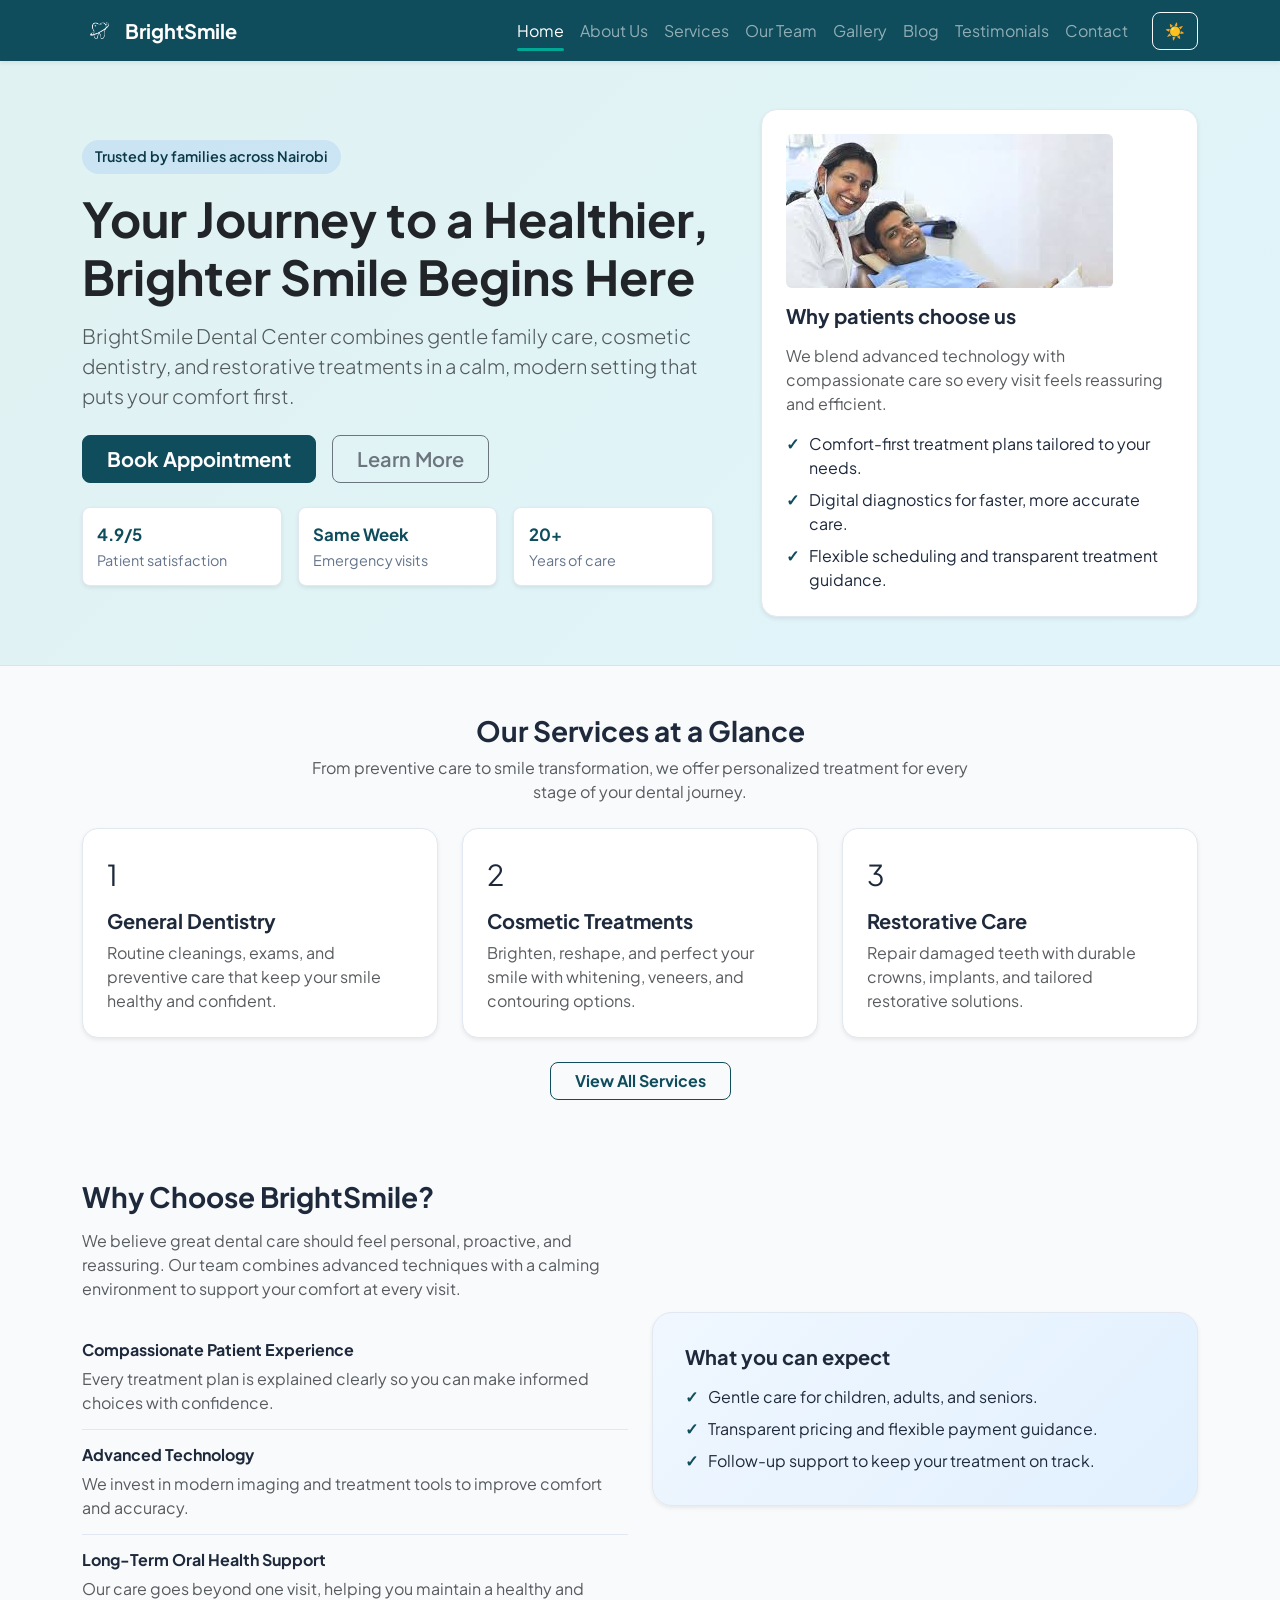
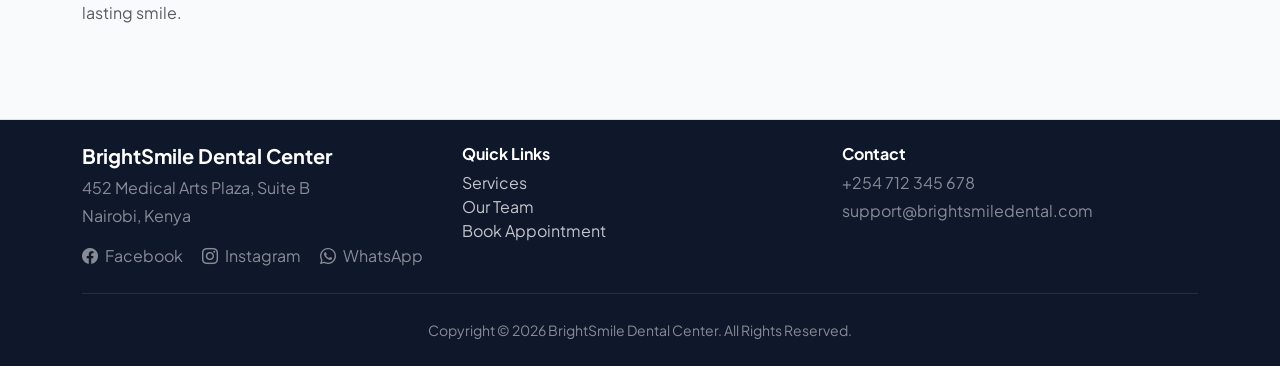
==== commit 9e24d37e: "final polish; fixed dark mode toggle, testimonial, revised colour to teal, implement blog pgs and ad" ====
--- a/index.html
+++ b/index.html
@@ -5,6 +5,7 @@
   <meta name="viewport" content="width=device-width, initial-scale=1.0">
   <title>Home - BrightSmile Dental Center</title>
   <link href="https://cdn.jsdelivr.net/npm/bootstrap@5.3.3/dist/css/bootstrap.min.css" rel="stylesheet">
+  <link rel="stylesheet" href="https://cdn.jsdelivr.net/npm/bootstrap-icons@1.11.3/font/bootstrap-icons.min.css">
   <link rel="stylesheet" href="css/style.css">
 </head>
 <body>
@@ -158,9 +159,9 @@
           <p class="mb-1">452 Medical Arts Plaza, Suite B</p>
           <p class="mb-0">Nairobi, Kenya</p>
           <div class="mt-3">
-            <a href="#" class="text-white-50 me-3 text-decoration-none" data-bs-toggle="tooltip" data-bs-placement="top" title="Follow us on Facebook">🔵 Facebook</a>
-            <a href="#" class="text-white-50 me-3 text-decoration-none" data-bs-toggle="tooltip" data-bs-placement="top" title="Follow us on Instagram">📸 Instagram</a>
-            <a href="#" class="text-white-50 text-decoration-none" data-bs-toggle="tooltip" data-bs-placement="top" title="Chat on WhatsApp">💬 WhatsApp</a>
+            <a href="#" class="text-white-50 me-3 text-decoration-none" data-bs-toggle="tooltip" data-bs-placement="top" title="Follow us on Facebook"><i class="bi bi-facebook me-1"></i> Facebook</a>
+            <a href="#" class="text-white-50 me-3 text-decoration-none" data-bs-toggle="tooltip" data-bs-placement="top" title="Follow us on Instagram"><i class="bi bi-instagram me-1"></i> Instagram</a>
+            <a href="#" class="text-white-50 text-decoration-none" data-bs-toggle="tooltip" data-bs-placement="top" title="Chat on WhatsApp"><i class="bi bi-whatsapp me-1"></i> WhatsApp</a>
           </div>
         </div>
         <div class="col-md-4">
@@ -185,6 +186,6 @@
   </footer>
 
   <script src="https://cdn.jsdelivr.net/npm/bootstrap@5.3.3/dist/js/bootstrap.bundle.min.js"></script>
-  <script src="js/main.js"></script>
+  <script src="js/main.js?v=1.0.2"></script>
 </body>
 </html>
--- a/css/style.css
+++ b/css/style.css
@@ -6,6 +6,7 @@
   --color-primary: #0f4c5c;        /* Deep Slate Teal */
   --color-primary-rgb: 15, 76, 92;
   --color-primary-dark: #0b3945;
+  --color-primary-light: #18728a;
   --color-accent: #00a896;         /* Mint Teal */
   --color-accent-rgb: 0, 168, 150;
   
@@ -46,6 +47,7 @@
   --color-card-bg: #1e293b;        /* Slate 800 cards */
   --color-primary: #14b8a6;        /* Bright teal for dark mode branding */
   --color-primary-dark: #0d9488;
+  --color-primary-light: #2dd4bf;
   --color-footer: #030712;         /* Pitch black */
 }
 
@@ -64,8 +66,22 @@
   flex: 1; 
 }
 
+@keyframes gradientAnimation {
+  0% { background-position: 0% 50%; }
+  50% { background-position: 100% 50%; }
+  100% { background-position: 0% 50%; }
+}
+
 .hero-section {
-  background: linear-gradient(135deg, #f8fbff 0%, #eef6ff 100%);
+  background: linear-gradient(-45deg, #f0f7ff, #e6f0fa, #e1f5fe, #e0f2f1);
+  background-size: 400% 400%;
+  animation: gradientAnimation 15s ease infinite;
+}
+
+[data-theme="dark"] .hero-section {
+  background: linear-gradient(-45deg, #101c2d, #0b1a2d, #061524, #08171f) !important;
+  background-size: 400% 400%;
+  animation: gradientAnimation 15s ease infinite;
 }
 
 .hero-badge {
@@ -124,6 +140,18 @@
   border-radius: 1rem;
   padding: 1.5rem;
   box-shadow: var(--shadow-sm);
+  transition: transform 0.3s cubic-bezier(0.16, 1, 0.3, 1), box-shadow 0.3s ease, border-color 0.3s ease;
+}
+
+.service-card:hover {
+  transform: translateY(-8px);
+  box-shadow: 0 12px 30px rgba(13, 110, 253, 0.08);
+  border-color: var(--color-primary-light);
+}
+
+[data-theme="dark"] .service-card:hover {
+  box-shadow: 0 12px 30px rgba(0, 0, 0, 0.4) !important;
+  border-color: var(--color-primary) !important;
 }
 
 .service-icon {
@@ -145,11 +173,21 @@
 }
 
 .why-card {
-  background: linear-gradient(135deg, #f7fbff 0%, #eef6ff 100%);
+  background: linear-gradient(135deg, #f0f7ff 0%, #e1f0fe 100%);
   border: 1px solid var(--color-border);
-  border-radius: 1rem;
-  padding: 1.5rem;
+  border-radius: 1.25rem;
+  padding: 2rem;
   box-shadow: var(--shadow-sm);
+  transition: transform 0.3s cubic-bezier(0.16, 1, 0.3, 1), box-shadow 0.3s ease;
+}
+
+.why-card:hover {
+  transform: translateY(-5px);
+  box-shadow: 0 10px 25px rgba(13, 110, 253, 0.06);
+}
+
+[data-theme="dark"] .why-card {
+  background: linear-gradient(135deg, #0f1c30 0%, #081220 100%) !important;
 }
 
 .brand-logo {
@@ -186,7 +224,7 @@
   transition: background-color 0.3s ease, color 0.3s ease;
 }
 
-.card, .hero-card, .service-card, .why-card, .testimonial-card {
+.card, .hero-card, .service-card, .why-card, .testimonial-card, .blog-card {
   transition: all 0.3s ease;
 }
 
@@ -226,7 +264,8 @@
 [data-theme="dark"] .hero-card,
 [data-theme="dark"] .service-card,
 [data-theme="dark"] .why-card,
-[data-theme="dark"] .testimonial-card {
+[data-theme="dark"] .testimonial-card,
+[data-theme="dark"] .blog-card {
   background-color: var(--color-surface) !important;
   border-color: var(--color-border) !important;
   color: var(--color-text) !important;
@@ -235,6 +274,22 @@
 [data-theme="dark"] .navbar {
   background-color: var(--color-footer) !important;
   border-bottom: 1px solid var(--color-border) !important;
+}
+
+/* Blog Card Hover Animations */
+.blog-card {
+  transition: transform 0.3s cubic-bezier(0.16, 1, 0.3, 1), box-shadow 0.3s ease, border-color 0.3s ease;
+}
+
+.blog-card:hover {
+  transform: translateY(-8px);
+  box-shadow: 0 12px 30px rgba(13, 110, 253, 0.08);
+  border-color: var(--color-accent);
+}
+
+[data-theme="dark"] .blog-card:hover {
+  box-shadow: 0 12px 30px rgba(0, 0, 0, 0.4) !important;
+  border-color: var(--color-primary) !important;
 }
 
 [data-theme="dark"] .site-footer {
@@ -291,3 +346,90 @@
   object-fit: cover;
   width: 100%;
 }
+
+/* Premium Inner Page Header Banner */
+.inner-page-header {
+  background: linear-gradient(-45deg, #f0f7ff, #e3f2fd, #e0f7fa);
+  background-size: 400% 400%;
+  animation: gradientAnimation 15s ease infinite;
+  border-bottom: 1px solid var(--color-border);
+  padding: 3rem 0;
+  margin-bottom: 3.5rem;
+  box-shadow: var(--shadow-sm);
+}
+
+[data-theme="dark"] .inner-page-header {
+  background: linear-gradient(-45deg, #0c1524, #0f1c2d, #071220) !important;
+  border-bottom: 1px solid var(--color-border) !important;
+  box-shadow: none !important;
+}
+
+/* --- PREMIUM UI POLISH OVERRIDES --- */
+
+/* Align Bootstrap Primary variables to customized branding color */
+.bg-primary {
+  background-color: var(--color-primary) !important;
+}
+
+.btn-primary {
+  background-color: var(--color-primary) !important;
+  border-color: var(--color-primary) !important;
+}
+
+.btn-primary:hover, 
+.btn-primary:focus, 
+.btn-primary:active {
+  background-color: var(--color-primary-dark) !important;
+  border-color: var(--color-primary-dark) !important;
+}
+
+.btn-outline-primary {
+  color: var(--color-primary) !important;
+  border-color: var(--color-primary) !important;
+}
+
+.btn-outline-primary:hover, 
+.btn-outline-primary:focus, 
+.btn-outline-primary:active {
+  background-color: var(--color-primary) !important;
+  color: #ffffff !important;
+}
+
+.text-primary {
+  color: var(--color-primary) !important;
+}
+
+/* Rounded and Sleeker Inputs/Buttons */
+.btn {
+  border-radius: 0.5rem;
+  font-weight: 600;
+  transition: all 0.2s ease-in-out;
+}
+
+.form-control, .form-select {
+  border-radius: 0.5rem;
+}
+
+/* Active navigation item indicator underline */
+.navbar-nav .nav-link {
+  position: relative;
+  transition: color 0.2s ease;
+}
+
+.navbar-nav .nav-link.active::after {
+  content: '';
+  position: absolute;
+  bottom: 0;
+  left: 0.5rem;
+  right: 0.5rem;
+  height: 3px;
+  background-color: var(--color-accent);
+  border-radius: 99px;
+}
+
+@media (max-width: 991px) {
+  .navbar-nav .nav-link.active::after {
+    display: none;
+  }
+}
+
